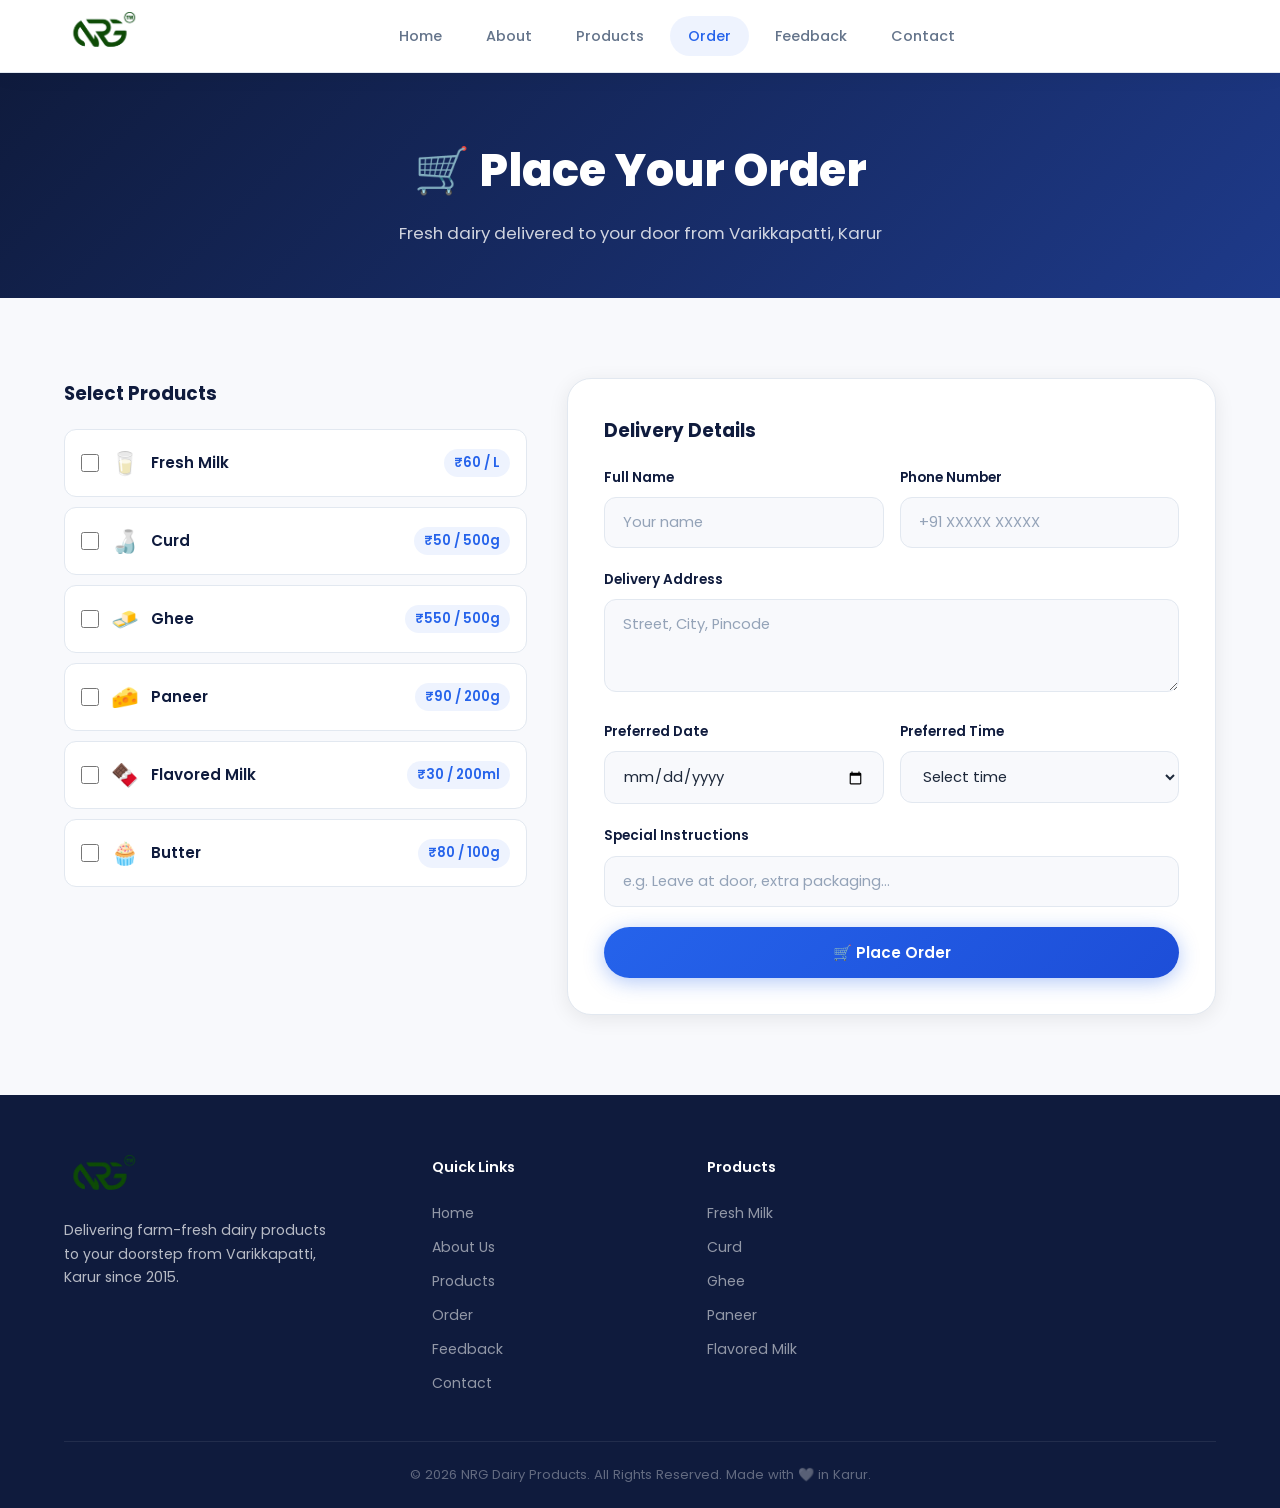
==== order.html @ 26faab1b "fourth commit" ====
<!DOCTYPE html>
<html lang="en">

<head>
    <meta charset="UTF-8">
    <meta name="viewport" content="width=device-width, initial-scale=1.0">
    <title>Place an Order | NRG Dairy Products</title>
    <meta name="description"
        content="Order fresh dairy products from NRG Dairy Products — delivered fresh to your doorstep in Karur.">
    <link rel="preconnect" href="https://fonts.googleapis.com">
    <link href="https://fonts.googleapis.com/css2?family=Poppins:wght@300;400;500;600;700;800&display=swap"
        rel="stylesheet">
    <link rel="stylesheet" href="css/style.css">
    <style>
        .page-hero {
            background: linear-gradient(135deg, var(--navy) 0%, #1e3a8a 100%);
            padding: 60px 0 50px;
            text-align: center;
            color: var(--white);
        }

        .page-hero h1 {
            font-size: clamp(1.8rem, 4vw, 2.8rem);
            font-weight: 800;
            margin-bottom: 10px;
        }

        .page-hero p {
            color: rgba(255, 255, 255, 0.8);
            font-size: 1.05rem;
        }

        .order-page-wrap {
            padding: 80px 0;
            background: var(--cream);
        }
    </style>
</head>

<body>
    <!-- ════════════════ NAVBAR ════════════════ -->
    <header class="navbar" id="navbar">
        <div class="nav-container">
            <a href="index.html" class="nav-logo">
                <img src="image/logo2.png" alt="NRG Dairy Products" class="nav-logo-img">
            </a>
            <nav class="nav-menu" id="navMenu">
                <a href="index.html#home" class="nav-link">Home</a>
                <a href="index.html#about" class="nav-link">About</a>
                <a href="index.html#products" class="nav-link">Products</a>
                <a href="order.html" class="nav-link active">Order</a>
                <a href="feedback.html" class="nav-link">Feedback</a>
                <a href="index.html#contact" class="nav-link">Contact</a>
            </nav>
            <div class="nav-actions">
                <button class="hamburger" id="hamburger" aria-label="Toggle menu">
                    <span></span><span></span><span></span>
                </button>
            </div>
        </div>
    </header>

    <!-- Page Hero -->
    <div class="page-hero">
        <h1>🛒 Place Your Order</h1>
        <p>Fresh dairy delivered to your door from Varikkapatti, Karur</p>
    </div>

    <!-- Order Section -->
    <div class="order-page-wrap">
        <div class="container">
            <div class="order-grid">
                <!-- Product Selection -->
                <div class="order-products">
                    <h3 class="order-sub-title">Select Products</h3>
                    <div class="order-product-list">
                        <label class="order-product-item">
                            <input type="checkbox" name="product" value="Fresh Milk">
                            <span class="order-product-icon">🥛</span>
                            <span class="order-product-name">Fresh Milk</span>
                            <span class="order-product-price">₹60 / L</span>
                        </label>
                        <label class="order-product-item">
                            <input type="checkbox" name="product" value="Curd">
                            <span class="order-product-icon">🍶</span>
                            <span class="order-product-name">Curd</span>
                            <span class="order-product-price">₹50 / 500g</span>
                        </label>
                        <label class="order-product-item">
                            <input type="checkbox" name="product" value="Ghee">
                            <span class="order-product-icon">🧈</span>
                            <span class="order-product-name">Ghee</span>
                            <span class="order-product-price">₹550 / 500g</span>
                        </label>
                        <label class="order-product-item">
                            <input type="checkbox" name="product" value="Paneer">
                            <span class="order-product-icon">🧀</span>
                            <span class="order-product-name">Paneer</span>
                            <span class="order-product-price">₹90 / 200g</span>
                        </label>
                        <label class="order-product-item">
                            <input type="checkbox" name="product" value="Flavored Milk">
                            <span class="order-product-icon">🍫</span>
                            <span class="order-product-name">Flavored Milk</span>
                            <span class="order-product-price">₹30 / 200ml</span>
                        </label>
                        <label class="order-product-item">
                            <input type="checkbox" name="product" value="Butter">
                            <span class="order-product-icon">🧁</span>
                            <span class="order-product-name">Butter</span>
                            <span class="order-product-price">₹80 / 100g</span>
                        </label>
                    </div>
                </div>

                <!-- Delivery Form -->
                <form class="order-form" id="orderForm">
                    <h3 class="order-sub-title">Delivery Details</h3>
                    <div class="form-row">
                        <div class="form-group">
                            <label for="orderName">Full Name</label>
                            <input type="text" id="orderName" placeholder="Your name" required>
                        </div>
                        <div class="form-group">
                            <label for="orderPhone">Phone Number</label>
                            <input type="tel" id="orderPhone" placeholder="+91 XXXXX XXXXX" required>
                        </div>
                    </div>
                    <div class="form-group">
                        <label for="orderAddress">Delivery Address</label>
                        <textarea id="orderAddress" rows="3" placeholder="Street, City, Pincode" required></textarea>
                    </div>
                    <div class="form-row">
                        <div class="form-group">
                            <label for="orderDate">Preferred Date</label>
                            <input type="date" id="orderDate">
                        </div>
                        <div class="form-group">
                            <label for="orderTime">Preferred Time</label>
                            <select id="orderTime">
                                <option value="">Select time</option>
                                <option>6 AM – 8 AM</option>
                                <option>8 AM – 10 AM</option>
                                <option>4 PM – 6 PM</option>
                                <option>6 PM – 8 PM</option>
                            </select>
                        </div>
                    </div>
                    <div class="form-group">
                        <label for="orderNotes">Special Instructions</label>
                        <input type="text" id="orderNotes" placeholder="e.g. Leave at door, extra packaging…">
                    </div>
                    <button type="submit" class="btn btn-primary btn-full">
                        🛒 Place Order
                    </button>
                    <div class="form-success" id="orderSuccess">
                        <svg width="18" height="18" viewBox="0 0 24 24" fill="none" stroke="currentColor"
                            stroke-width="2.5">
                            <polyline points="20 6 9 17 4 12" />
                        </svg>
                        Order placed! We'll call you soon to confirm.
                    </div>
                </form>
            </div>
        </div>
    </div>

    <!-- Footer -->
    <footer class="footer">
        <div class="container">
            <div class="footer-grid">
                <div class="footer-brand">
                    <a href="index.html" class="nav-logo">
                        <img src="image/logo2.png" alt="NRG Dairy Products" class="nav-logo-img">
                    </a>
                    <p>Delivering farm-fresh dairy products to your doorstep from Varikkapatti, Karur since 2015.</p>
                </div>
                <div class="footer-links">
                    <h4>Quick Links</h4>
                    <a href="index.html">Home</a>
                    <a href="index.html#about">About Us</a>
                    <a href="index.html#products">Products</a>
                    <a href="order.html">Order</a>
                    <a href="feedback.html">Feedback</a>
                    <a href="index.html#contact">Contact</a>
                </div>
                <div class="footer-links">
                    <h4>Products</h4>
                    <a href="index.html#products">Fresh Milk</a>
                    <a href="index.html#products">Curd</a>
                    <a href="index.html#products">Ghee</a>
                    <a href="index.html#products">Paneer</a>
                    <a href="index.html#products">Flavored Milk</a>
                </div>
            </div>
            <div class="footer-bottom">
                <p>&copy; 2026 NRG Dairy Products. All Rights Reserved. Made with 🤍 in Karur.</p>
            </div>
        </div>
    </footer>

    <script>
        // Navbar scroll
        var navbar = document.getElementById('navbar');
        function setNavbarOffset() { document.body.style.paddingTop = navbar.offsetHeight + 'px'; }
        setNavbarOffset();
        window.addEventListener('resize', setNavbarOffset);
        window.addEventListener('scroll', function () {
            navbar.classList.toggle('scrolled', window.scrollY > 80);
        });

        // Order form submit
        document.getElementById('orderForm').addEventListener('submit', function (e) {
            e.preventDefault();
            document.getElementById('orderSuccess').classList.add('show');
            this.reset();
            setTimeout(function () {
                document.getElementById('orderSuccess').classList.remove('show');
            }, 6000);
        });

        // Hamburger
        var hamburger = document.getElementById('hamburger');
        var navMenu = document.getElementById('navMenu');
        hamburger.addEventListener('click', function () {
            hamburger.classList.toggle('active');
            navMenu.classList.toggle('open');
        });
    </script>
</body>

</html>
---- css/style.css ----
/* ═══════════════════════════════════════════
   NRG DAIRY PRODUCTS — Design System & Styles
   ═══════════════════════════════════════════ */

/* ── CSS Custom Properties ── */
:root {
    --navy: #0f1b3d;
    --azure: #2563eb;
    --azure-light: #3b82f6;
    --azure-dark: #1d4ed8;
    --white: #ffffff;
    --cream: #f8f9fc;
    --cream-dark: #f1f3f8;
    --green: #22c55e;
    --green-light: #4ade80;
    --green-dark: #16a34a;
    --text: #1e293b;
    --text-light: #64748b;
    --text-lighter: #94a3b8;
    --border: #e2e8f0;
    --shadow-sm: 0 1px 3px rgba(0, 0, 0, 0.06);
    --shadow-md: 0 4px 20px rgba(0, 0, 0, 0.08);
    --shadow-lg: 0 12px 40px rgba(0, 0, 0, 0.12);
    --shadow-xl: 0 20px 60px rgba(0, 0, 0, 0.15);
    --radius-sm: 8px;
    --radius-md: 12px;
    --radius-lg: 16px;
    --radius-xl: 24px;
    --radius-full: 9999px;
    --transition: 0.3s cubic-bezier(0.4, 0, 0.2, 1);
    --transition-slow: 0.5s cubic-bezier(0.4, 0, 0.2, 1);
    --font: 'Poppins', -apple-system, BlinkMacSystemFont, 'Segoe UI', sans-serif;
}

/* ── Reset & Base ── */
*,
*::before,
*::after {
    margin: 0;
    padding: 0;
    box-sizing: border-box;
}

html {
    scroll-behavior: smooth;
    -webkit-font-smoothing: antialiased;
    -moz-osx-font-smoothing: grayscale;
}

body {
    font-family: var(--font);
    color: var(--text);
    background: var(--white);
    line-height: 1.7;
    overflow-x: hidden;
}

img {
    max-width: 100%;
    height: auto;
    display: block;
}

a {
    text-decoration: none;
    color: inherit;
    transition: var(--transition);
}

.container {
    width: 100%;
    max-width: 1200px;
    margin: 0 auto;
    padding: 0 24px;
}

.section-tag {
    display: inline-block;
    font-size: 0.8rem;
    font-weight: 600;
    letter-spacing: 2px;
    text-transform: uppercase;
    color: var(--azure);
    background: rgba(37, 99, 235, 0.08);
    padding: 6px 16px;
    border-radius: var(--radius-full);
    margin-bottom: 16px;
}

.section-title {
    font-size: clamp(1.8rem, 4vw, 2.8rem);
    font-weight: 700;
    line-height: 1.2;
    color: var(--navy);
    margin-bottom: 16px;
}

.section-title .highlight {
    background: linear-gradient(135deg, var(--azure), var(--green));
    -webkit-background-clip: text;
    -webkit-text-fill-color: transparent;
    background-clip: text;
}

.section-desc {
    font-size: 1.05rem;
    color: var(--text-light);
    max-width: 560px;
    margin: 0 auto;
}

.section-header {
    text-align: center;
    margin-bottom: 56px;
}

/* ── Buttons ── */
.btn {
    display: inline-flex;
    align-items: center;
    gap: 10px;
    font-family: var(--font);
    font-size: 0.95rem;
    font-weight: 600;
    border: none;
    cursor: pointer;
    transition: var(--transition);
    border-radius: var(--radius-full);
    padding: 14px 32px;
    text-decoration: none;
}

.btn-primary {
    background: linear-gradient(135deg, var(--azure), var(--azure-dark));
    color: var(--white);
    box-shadow: 0 4px 20px rgba(37, 99, 235, 0.35);
}

.btn-primary:hover {
    transform: translateY(-2px) scale(1.04);
    box-shadow: 0 8px 30px rgba(37, 99, 235, 0.45);
}

.btn-primary:active {
    transform: translateY(0) scale(0.98);
}

.btn-full {
    width: 100%;
    justify-content: center;
}

/* ═══════════════════════════════════════════
   NAVIGATION
   ═══════════════════════════════════════════ */
.navbar {
    position: fixed;
    top: 0;
    left: 0;
    right: 0;
    z-index: 1000;
    padding: 12px 0;
    transition: var(--transition);
    background: rgba(255, 255, 255, 0.92);
    backdrop-filter: blur(20px);
    -webkit-backdrop-filter: blur(20px);
    border-bottom: 1px solid var(--border);
    box-shadow: 0 2px 20px rgba(0, 0, 0, 0.06);
}

.navbar.scrolled {
    background: rgba(255, 255, 255, 0.97);
    padding: 10px 0;
    box-shadow: 0 4px 24px rgba(0, 0, 0, 0.09);
}

.nav-container {
    max-width: 1200px;
    margin: 0 auto;
    padding: 0 24px;
    display: flex;
    align-items: center;
    justify-content: space-between;
}

.nav-logo {
    display: flex;
    align-items: center;
    gap: 10px;
    z-index: 1001;
}

.nav-logo-img {
    height: 48px;
    width: auto;
    display: block;
    object-fit: contain;
}

.logo-icon {
    font-size: 1.6rem;
    filter: drop-shadow(0 2px 4px rgba(0, 0, 0, 0.1));
}

.logo-text {
    display: flex;
    flex-direction: column;
    line-height: 1.1;
}

.logo-brand {
    font-size: 1.3rem;
    font-weight: 800;
    color: var(--navy);
    letter-spacing: -0.5px;
}



.nav-menu {
    display: flex;
    align-items: center;
    gap: 8px;
}

.nav-link {
    font-size: 0.9rem;
    font-weight: 500;
    padding: 8px 18px;
    border-radius: var(--radius-full);
    color: var(--text-light);
    position: relative;
    transition: var(--transition);
}

.nav-link:hover,
.nav-link.active {
    color: var(--azure);
    background: rgba(37, 99, 235, 0.08);
}

.nav-actions {
    display: flex;
    align-items: center;
    gap: 6px;
}

.nav-icon-btn {
    width: 40px;
    height: 40px;
    display: flex;
    align-items: center;
    justify-content: center;
    border: none;
    background: rgba(37, 99, 235, 0.06);
    border-radius: var(--radius-md);
    cursor: pointer;
    color: var(--text-light);
    transition: var(--transition);
}



.nav-icon-btn:hover {
    background: rgba(37, 99, 235, 0.12);
    color: var(--azure);
    transform: translateY(-1px);
}

/* Hamburger */
.hamburger {
    display: none;
    flex-direction: column;
    gap: 5px;
    width: 40px;
    height: 40px;
    align-items: center;
    justify-content: center;
    background: transparent;
    border: none;
    cursor: pointer;
    z-index: 1001;
    padding: 8px;
}

.hamburger span {
    display: block;
    width: 22px;
    height: 2.5px;
    background: var(--navy);
    border-radius: 2px;
    transition: var(--transition);
    transform-origin: center;
}



.hamburger.active span:nth-child(1) {
    transform: rotate(45deg) translate(5px, 5px);
}

.hamburger.active span:nth-child(2) {
    opacity: 0;
    transform: scaleX(0);
}

.hamburger.active span:nth-child(3) {
    transform: rotate(-45deg) translate(5px, -5px);
}

/* ═══════════════════════════════════════════
   HERO SECTION
   ═══════════════════════════════════════════ */
.hero {
    position: relative;
    min-height: calc(100vh - 76px);
    display: flex;
    align-items: center;
    justify-content: center;
    overflow: hidden;
}

/* ── Hero Slider ── */
.hero-slider {
    position: absolute;
    inset: 0;
    z-index: 0;
}

.hero-slide {
    position: absolute;
    inset: 0;
    opacity: 0;
    transition: opacity 1s ease-in-out;
    background: #f8f9fc;
    display: flex;
    align-items: center;
    justify-content: center;
}

.hero-slide.active {
    opacity: 1;
}

.hero-slide img {
    width: 100%;
    height: 100%;
    object-fit: cover;
    object-position: top center;
}

/* ── Slider Arrows ── */
.slider-arrow {
    position: absolute;
    top: 50%;
    transform: translateY(-50%);
    z-index: 5;
    width: 50px;
    height: 50px;
    border-radius: 50%;
    border: 2px solid rgba(255, 255, 255, 0.35);
    background: rgba(255, 255, 255, 0.1);
    backdrop-filter: blur(8px);
    -webkit-backdrop-filter: blur(8px);
    color: var(--white);
    display: flex;
    align-items: center;
    justify-content: center;
    cursor: pointer;
    transition: var(--transition);
}

.slider-arrow:hover {
    background: rgba(255, 255, 255, 0.25);
    border-color: rgba(255, 255, 255, 0.7);
    transform: translateY(-50%) scale(1.08);
}

.slider-prev {
    left: 28px;
}

.slider-next {
    right: 28px;
}

/* ── Slider Dots ── */
.slider-dots {
    position: absolute;
    bottom: 80px;
    left: 50%;
    transform: translateX(-50%);
    z-index: 5;
    display: flex;
    gap: 10px;
}

.slider-dot {
    width: 10px;
    height: 10px;
    border-radius: 50%;
    border: 2px solid rgba(15, 27, 61, 0.35);
    background: transparent;
    cursor: pointer;
    transition: var(--transition);
    padding: 0;
}

.slider-dot.active {
    background: var(--azure);
    border-color: var(--azure);
    transform: scale(1.3);
}

.slider-dot:hover {
    border-color: var(--azure);
    background: rgba(37, 99, 235, 0.3);
}

.hero-overlay {
    display: none;
}

.hero-content {
    position: relative;
    z-index: 2;
    text-align: center;
    padding: 0 24px;
    max-width: 750px;
}

.hero-badge {
    display: inline-block;
    font-size: 0.85rem;
    font-weight: 500;
    color: rgba(255, 255, 255, 0.9);
    background: rgba(255, 255, 255, 0.12);
    backdrop-filter: blur(10px);
    padding: 8px 20px;
    border-radius: var(--radius-full);
    border: 1px solid rgba(255, 255, 255, 0.15);
    margin-bottom: 24px;
    letter-spacing: 0.5px;
}

.hero-title {
    font-size: clamp(2.5rem, 7vw, 4.5rem);
    font-weight: 800;
    color: var(--white);
    line-height: 1.1;
    margin-bottom: 20px;
    letter-spacing: -1px;
}

.hero-title .highlight {
    background: linear-gradient(135deg, #60a5fa, var(--green-light));
    -webkit-background-clip: text;
    -webkit-text-fill-color: transparent;
    background-clip: text;
}

.hero-subtitle {
    font-size: clamp(1rem, 2vw, 1.2rem);
    color: rgba(255, 255, 255, 0.8);
    margin-bottom: 36px;
    font-weight: 300;
    line-height: 1.6;
}

.hero-subtitle strong {
    color: var(--white);
    font-weight: 600;
}

/* Scroll Indicator */
.hero-scroll-indicator {
    position: absolute;
    bottom: 32px;
    left: 50%;
    transform: translateX(-50%);
    z-index: 2;
    display: flex;
    flex-direction: column;
    align-items: center;
    gap: 8px;
    color: rgba(255, 255, 255, 0.5);
    font-size: 0.75rem;
    letter-spacing: 1px;
    text-transform: uppercase;
    animation: scrollBounce 2s ease-in-out infinite;
}

.scroll-mouse {
    width: 24px;
    height: 38px;
    border: 2px solid rgba(255, 255, 255, 0.35);
    border-radius: 12px;
    position: relative;
}

.scroll-dot {
    width: 4px;
    height: 8px;
    background: rgba(255, 255, 255, 0.7);
    border-radius: 2px;
    position: absolute;
    top: 6px;
    left: 50%;
    transform: translateX(-50%);
    animation: scrollDot 2s ease-in-out infinite;
}

@keyframes scrollDot {

    0%,
    100% {
        opacity: 1;
        top: 6px;
    }

    50% {
        opacity: 0.3;
        top: 18px;
    }
}

@keyframes scrollBounce {

    0%,
    100% {
        transform: translateX(-50%) translateY(0);
    }

    50% {
        transform: translateX(-50%) translateY(8px);
    }
}

/* ═══════════════════════════════════════════
   ABOUT SECTION
   ═══════════════════════════════════════════ */
.about {
    padding: 100px 0;
    background: var(--cream);
}

.about-grid {
    display: grid;
    grid-template-columns: 1fr 1.15fr;
    gap: 60px;
    align-items: center;
}

.about-image {
    position: relative;
    border-radius: var(--radius-xl);
    overflow: hidden;
    box-shadow: var(--shadow-lg);
}

.about-image img {
    width: 100%;
    height: 420px;
    object-fit: cover;
    transition: var(--transition-slow);
}

.about-image:hover img {
    transform: scale(1.04);
}

.about-image-badge {
    position: absolute;
    bottom: 20px;
    right: 20px;
    background: rgba(255, 255, 255, 0.9);
    backdrop-filter: blur(10px);
    padding: 16px 22px;
    border-radius: var(--radius-lg);
    text-align: center;
    box-shadow: var(--shadow-md);
}

.badge-number {
    display: block;
    font-size: 1.6rem;
    font-weight: 800;
    color: var(--azure);
    line-height: 1;
}

.badge-text {
    font-size: 0.72rem;
    color: var(--text-light);
    font-weight: 500;
    text-transform: uppercase;
    letter-spacing: 0.5px;
}

.about-text {
    font-size: 1.02rem;
    color: var(--text-light);
    line-height: 1.8;
    margin-bottom: 36px;
}

.values-grid {
    display: grid;
    grid-template-columns: repeat(3, 1fr);
    gap: 16px;
}

.value-card {
    background: var(--white);
    padding: 24px 18px;
    border-radius: var(--radius-lg);
    text-align: center;
    transition: var(--transition);
    border: 1px solid var(--border);
}

.value-card:hover {
    transform: translateY(-4px);
    box-shadow: var(--shadow-md);
    border-color: rgba(37, 99, 235, 0.15);
}

.value-icon {
    width: 52px;
    height: 52px;
    display: flex;
    align-items: center;
    justify-content: center;
    margin: 0 auto 14px;
    background: linear-gradient(135deg, rgba(37, 99, 235, 0.08), rgba(34, 197, 94, 0.08));
    border-radius: var(--radius-md);
    color: var(--azure);
}

.value-card h3 {
    font-size: 0.9rem;
    font-weight: 600;
    margin-bottom: 6px;
    color: var(--navy);
}

.value-card p {
    font-size: 0.78rem;
    color: var(--text-light);
    line-height: 1.5;
}

/* ═══════════════════════════════════════════
   PRODUCTS SECTION
   ═══════════════════════════════════════════ */
.products {
    padding: 100px 0;
    background: var(--white);
}

.products-grid {
    display: grid;
    grid-template-columns: repeat(3, 1fr);
    gap: 28px;
}

.product-card {
    position: relative;
    border-radius: var(--radius-xl);
    overflow: hidden;
    background: var(--white);
    border: 1px solid var(--border);
    transition: var(--transition);
    cursor: pointer;
}

.product-card:hover {
    transform: translateY(-8px);
    box-shadow: var(--shadow-xl);
    border-color: transparent;
}

.product-image {
    position: relative;
    height: 240px;
    overflow: hidden;
}

.product-image img {
    width: 100%;
    height: 100%;
    object-fit: cover;
    transition: var(--transition-slow);
}

.product-card:hover .product-image img {
    transform: scale(1.1);
}

.product-badge {
    position: absolute;
    top: 14px;
    left: 14px;
    font-size: 0.72rem;
    font-weight: 600;
    padding: 4px 12px;
    border-radius: var(--radius-full);
    background: var(--azure);
    color: var(--white);
    letter-spacing: 0.5px;
    text-transform: uppercase;
    z-index: 2;
}

.product-badge.new {
    background: var(--green);
}

.product-badge.popular {
    background: linear-gradient(135deg, #f59e0b, #ef4444);
}

.product-info {
    padding: 22px 24px 24px;
}

.product-info h3 {
    font-size: 1.15rem;
    font-weight: 700;
    color: var(--navy);
    margin-bottom: 8px;
}

.product-info p {
    font-size: 0.88rem;
    color: var(--text-light);
    line-height: 1.6;
}

/* Product Hover Overlay */
.product-overlay {
    position: absolute;
    bottom: 0;
    left: 0;
    right: 0;
    background: linear-gradient(to top, var(--navy) 60%, transparent);
    padding: 80px 24px 24px;
    transform: translateY(100%);
    transition: var(--transition);
    display: flex;
    flex-direction: column;
    justify-content: flex-end;
}

.product-card:hover .product-overlay {
    transform: translateY(0);
}

.product-overlay p {
    font-size: 0.88rem;
    color: rgba(255, 255, 255, 0.85);
    line-height: 1.6;
    margin-bottom: 12px;
}

.product-cta {
    font-size: 0.85rem;
    font-weight: 600;
    color: var(--green-light);
    letter-spacing: 0.5px;
}

/* ═══════════════════════════════════════════
   CONTACT SECTION
   ═══════════════════════════════════════════ */
.contact {
    padding: 100px 0;
    background: var(--cream);
}

.contact-grid {
    display: grid;
    grid-template-columns: 1.2fr 1fr;
    gap: 48px;
    align-items: start;
}

.contact-form-wrap {
    background: var(--white);
    padding: 40px;
    border-radius: var(--radius-xl);
    box-shadow: var(--shadow-md);
    border: 1px solid var(--border);
}

.form-group {
    margin-bottom: 20px;
}

.form-group label {
    display: block;
    font-size: 0.85rem;
    font-weight: 600;
    color: var(--navy);
    margin-bottom: 8px;
}

.form-group input,
.form-group textarea {
    width: 100%;
    padding: 14px 18px;
    font-family: var(--font);
    font-size: 0.92rem;
    color: var(--text);
    border: 1.5px solid var(--border);
    border-radius: var(--radius-md);
    background: var(--cream);
    transition: var(--transition);
    outline: none;
    resize: vertical;
}

.form-group input:focus,
.form-group textarea:focus {
    border-color: var(--azure);
    background: var(--white);
    box-shadow: 0 0 0 4px rgba(37, 99, 235, 0.08);
}

.form-group input::placeholder,
.form-group textarea::placeholder {
    color: var(--text-lighter);
}

.form-row {
    display: grid;
    grid-template-columns: 1fr 1fr;
    gap: 16px;
}

.form-success {
    display: none;
    align-items: center;
    gap: 10px;
    margin-top: 16px;
    padding: 14px 18px;
    background: rgba(34, 197, 94, 0.08);
    border-radius: var(--radius-md);
    color: var(--green-dark);
    font-size: 0.9rem;
    font-weight: 500;
    animation: fadeInUp 0.4s ease;
}

.form-success.show {
    display: flex;
}

.contact-info {
    display: flex;
    flex-direction: column;
    gap: 16px;
}

.info-card {
    display: flex;
    align-items: center;
    gap: 16px;
    padding: 20px 22px;
    background: var(--white);
    border-radius: var(--radius-lg);
    border: 1px solid var(--border);
    transition: var(--transition);
}

.info-card:hover {
    border-color: rgba(37, 99, 235, 0.15);
    box-shadow: var(--shadow-sm);
}

.info-icon {
    width: 48px;
    height: 48px;
    flex-shrink: 0;
    display: flex;
    align-items: center;
    justify-content: center;
    background: linear-gradient(135deg, rgba(37, 99, 235, 0.08), rgba(34, 197, 94, 0.08));
    border-radius: var(--radius-md);
    color: var(--azure);
}

.info-card h4 {
    font-size: 0.9rem;
    font-weight: 600;
    color: var(--navy);
    margin-bottom: 2px;
}

.info-card p {
    font-size: 0.85rem;
    color: var(--text-light);
    line-height: 1.5;
}

.map-container {
    margin-top: 4px;
    border-radius: var(--radius-xl);
    overflow: hidden;
    border: 1px solid var(--border);
    box-shadow: var(--shadow-sm);
}

/* ═══════════════════════════════════════════
   FOOTER
   ═══════════════════════════════════════════ */
.footer {
    background: var(--navy);
    color: rgba(255, 255, 255, 0.7);
    padding: 60px 0 0;
}

.footer-grid {
    display: grid;
    grid-template-columns: 1.4fr 1fr 1fr 1fr;
    gap: 40px;
    padding-bottom: 40px;
    border-bottom: 1px solid rgba(255, 255, 255, 0.08);
}

.footer-brand p {
    font-size: 0.88rem;
    margin-top: 16px;
    line-height: 1.7;
    max-width: 280px;
}

.footer-brand .logo-brand {
    color: var(--white);
}

.footer-brand .logo-sub {
    color: rgba(255, 255, 255, 0.5);
}

.footer-links h4,
.footer-social h4 {
    font-size: 0.9rem;
    font-weight: 600;
    color: var(--white);
    margin-bottom: 18px;
}

.footer-links a {
    display: block;
    font-size: 0.88rem;
    color: rgba(255, 255, 255, 0.55);
    padding: 5px 0;
    transition: var(--transition);
}

.footer-links a:hover {
    color: var(--white);
    padding-left: 6px;
}

.social-icons {
    display: flex;
    gap: 10px;
}

.social-icon {
    width: 42px;
    height: 42px;
    display: flex;
    align-items: center;
    justify-content: center;
    background: rgba(255, 255, 255, 0.06);
    border-radius: var(--radius-md);
    color: rgba(255, 255, 255, 0.6);
    transition: var(--transition);
}

.social-icon:hover {
    background: var(--azure);
    color: var(--white);
    transform: translateY(-3px);
}

.footer-bottom {
    text-align: center;
    padding: 22px 0;
    font-size: 0.82rem;
    color: rgba(255, 255, 255, 0.35);
}

/* ═══════════════════════════════════════════
   SCROLL REVEAL ANIMATION
   ═══════════════════════════════════════════ */
.reveal {
    opacity: 0;
    transform: translateY(32px);
    transition: opacity 0.7s cubic-bezier(0.4, 0, 0.2, 1),
        transform 0.7s cubic-bezier(0.4, 0, 0.2, 1);
}

.reveal.active {
    opacity: 1;
    transform: translateY(0);
}

/* Stagger children */
.reveal:nth-child(2) {
    transition-delay: 0.1s;
}

.reveal:nth-child(3) {
    transition-delay: 0.2s;
}

.reveal:nth-child(4) {
    transition-delay: 0.3s;
}

.reveal:nth-child(5) {
    transition-delay: 0.35s;
}

@keyframes fadeInUp {
    from {
        opacity: 0;
        transform: translateY(16px);
    }

    to {
        opacity: 1;
        transform: translateY(0);
    }
}

/* ═══════════════════════════════════════════
   RESPONSIVE — TABLET (≤ 1024px)
   ═══════════════════════════════════════════ */
@media (max-width: 1024px) {
    .about-grid {
        grid-template-columns: 1fr;
        gap: 40px;
    }

    .about-image img {
        height: 320px;
    }

    .products-grid {
        grid-template-columns: repeat(2, 1fr);
        gap: 20px;
    }

    .contact-grid {
        grid-template-columns: 1fr;
    }

    .footer-grid {
        grid-template-columns: 1fr 1fr;
        gap: 32px;
    }
}

/* ═══════════════════════════════════════════
   RESPONSIVE — TABLET PORTRAIT (≤ 768px)
   ═══════════════════════════════════════════ */
@media (max-width: 768px) {
    .hamburger {
        display: flex;
    }

    .nav-menu {
        position: fixed;
        top: 0;
        right: -100%;
        width: 280px;
        height: 100vh;
        background: var(--white);
        flex-direction: column;
        justify-content: center;
        gap: 4px;
        padding: 80px 32px;
        box-shadow: -10px 0 40px rgba(0, 0, 0, 0.12);
        transition: right 0.4s cubic-bezier(0.4, 0, 0.2, 1);
        z-index: 1000;
    }

    .nav-menu.open {
        right: 0;
    }

    .nav-menu .nav-link {
        font-size: 1.05rem;
        color: var(--text) !important;
        padding: 14px 20px;
        border-radius: var(--radius-md);
        width: 100%;
    }

    .nav-menu .nav-link:hover,
    .nav-menu .nav-link.active {
        background: rgba(37, 99, 235, 0.06) !important;
        color: var(--azure) !important;
    }

    .nav-icon-btn {
        display: none;
    }

    .hero-title {
        font-size: clamp(2rem, 8vw, 3rem);
    }

    .values-grid {
        grid-template-columns: 1fr;
        gap: 12px;
    }

    .value-card {
        display: flex;
        align-items: center;
        text-align: left;
        gap: 16px;
        padding: 18px 20px;
    }

    .value-icon {
        margin: 0;
        flex-shrink: 0;
    }

    .contact-form-wrap {
        padding: 28px 24px;
    }

    .form-row {
        grid-template-columns: 1fr;
    }

    .footer-grid {
        grid-template-columns: 1fr;
        gap: 28px;
    }

    .hero-scroll-indicator {
        display: none;
    }
}

/* ═══════════════════════════════════════════
   RESPONSIVE — MOBILE (≤ 480px)
   ═══════════════════════════════════════════ */
@media (max-width: 480px) {
    .products-grid {
        grid-template-columns: 1fr;
    }

    .product-image {
        height: 200px;
    }

    .hero-badge {
        font-size: 0.75rem;
        padding: 6px 14px;
    }

    .section-title {
        font-size: 1.6rem;
    }

    .about-image img {
        height: 240px;
    }
}

/* ── Mobile nav overlay ── */
.nav-overlay {
    position: fixed;
    inset: 0;
    background: rgba(0, 0, 0, 0.4);
    z-index: 999;
    opacity: 0;
    pointer-events: none;
    transition: var(--transition);
}

.nav-overlay.show {
    opacity: 1;
    pointer-events: all;
}

/* ═══════════════════════════════════════════
   ORDER SECTION
   ═══════════════════════════════════════════ */
.order-section {
    padding: 100px 0;
    background: var(--cream);
}

.order-grid {
    display: grid;
    grid-template-columns: 1fr 1.4fr;
    gap: 40px;
    align-items: start;
}

.order-sub-title {
    font-size: 1.15rem;
    font-weight: 700;
    color: var(--navy);
    margin-bottom: 20px;
}

.order-product-list {
    display: flex;
    flex-direction: column;
    gap: 10px;
}

.order-product-item {
    display: flex;
    align-items: center;
    gap: 12px;
    background: var(--white);
    border: 1.5px solid var(--border);
    border-radius: var(--radius-md);
    padding: 14px 16px;
    cursor: pointer;
    transition: var(--transition);
}

.order-product-item:hover {
    border-color: var(--azure);
    background: rgba(37, 99, 235, 0.03);
}

.order-product-item input[type="checkbox"] {
    width: 18px;
    height: 18px;
    accent-color: var(--azure);
    cursor: pointer;
    flex-shrink: 0;
}

.order-product-item:has(input:checked) {
    border-color: var(--azure);
    background: rgba(37, 99, 235, 0.06);
}

.order-product-icon {
    font-size: 1.4rem;
}

.order-product-name {
    flex: 1;
    font-size: 0.95rem;
    font-weight: 600;
    color: var(--navy);
}

.order-product-price {
    font-size: 0.82rem;
    font-weight: 600;
    color: var(--azure);
    background: rgba(37, 99, 235, 0.08);
    padding: 3px 10px;
    border-radius: var(--radius-full);
}

.order-form {
    background: var(--white);
    padding: 36px;
    border-radius: var(--radius-xl);
    box-shadow: var(--shadow-md);
    border: 1px solid var(--border);
}

.order-form select {
    width: 100%;
    padding: 14px 18px;
    font-family: var(--font);
    font-size: 0.92rem;
    color: var(--text);
    border: 1.5px solid var(--border);
    border-radius: var(--radius-md);
    background: var(--cream);
    transition: var(--transition);
    outline: none;
    cursor: pointer;
}

.order-form select:focus {
    border-color: var(--azure);
    background: var(--white);
    box-shadow: 0 0 0 4px rgba(37, 99, 235, 0.08);
}

/* ═══════════════════════════════════════════
   CUSTOMER FEEDBACK SECTION
   ═══════════════════════════════════════════ */
.feedback-section {
    padding: 100px 0;
    background: var(--white);
}

.testimonials-grid {
    display: grid;
    grid-template-columns: repeat(3, 1fr);
    gap: 24px;
    margin-bottom: 60px;
}

.testimonial-card {
    background: var(--cream);
    border: 1px solid var(--border);
    border-radius: var(--radius-xl);
    padding: 28px;
    transition: var(--transition);
}

.testimonial-card:hover {
    transform: translateY(-4px);
    box-shadow: var(--shadow-lg);
    border-color: rgba(37, 99, 235, 0.15);
}

.testimonial-card.featured {
    background: linear-gradient(135deg, var(--navy), #1e3a8a);
    border-color: transparent;
}

.testimonial-stars {
    font-size: 1.1rem;
    color: #f59e0b;
    margin-bottom: 14px;
    letter-spacing: 2px;
}

.testimonial-text {
    font-size: 0.92rem;
    line-height: 1.75;
    color: var(--text-light);
    margin-bottom: 20px;
    font-style: italic;
}

.testimonial-card.featured .testimonial-text {
    color: rgba(255, 255, 255, 0.85);
}

.testimonial-author {
    display: flex;
    align-items: center;
    gap: 12px;
}

.author-avatar {
    width: 42px;
    height: 42px;
    border-radius: 50%;
    background: linear-gradient(135deg, var(--azure), var(--green));
    color: var(--white);
    display: flex;
    align-items: center;
    justify-content: center;
    font-weight: 700;
    font-size: 1rem;
    flex-shrink: 0;
}

.testimonial-card.featured .author-avatar {
    background: rgba(255, 255, 255, 0.2);
}

.testimonial-author strong {
    display: block;
    font-size: 0.9rem;
    color: var(--navy);
}

.testimonial-card.featured .testimonial-author strong {
    color: var(--white);
}

.testimonial-author span {
    font-size: 0.78rem;
    color: var(--text-lighter);
}

.testimonial-card.featured .testimonial-author span {
    color: rgba(255, 255, 255, 0.6);
}

.feedback-form-wrap {
    max-width: 720px;
    margin: 0 auto;
    background: var(--cream);
    border: 1px solid var(--border);
    padding: 40px;
    border-radius: var(--radius-xl);
    box-shadow: var(--shadow-sm);
}

.star-rating {
    display: flex;
    gap: 6px;
    margin-top: 6px;
}

.star {
    font-size: 2rem;
    color: var(--border);
    cursor: pointer;
    transition: color 0.2s, transform 0.2s;
    line-height: 1;
}

.star:hover,
.star.active {
    color: #f59e0b;
    transform: scale(1.2);
}

@media (max-width: 900px) {
    .order-grid {
        grid-template-columns: 1fr;
    }

    .testimonials-grid {
        grid-template-columns: 1fr;
        max-width: 520px;
        margin-left: auto;
        margin-right: auto;
    }

    .feedback-form-wrap {
        padding: 28px 20px;
    }
}
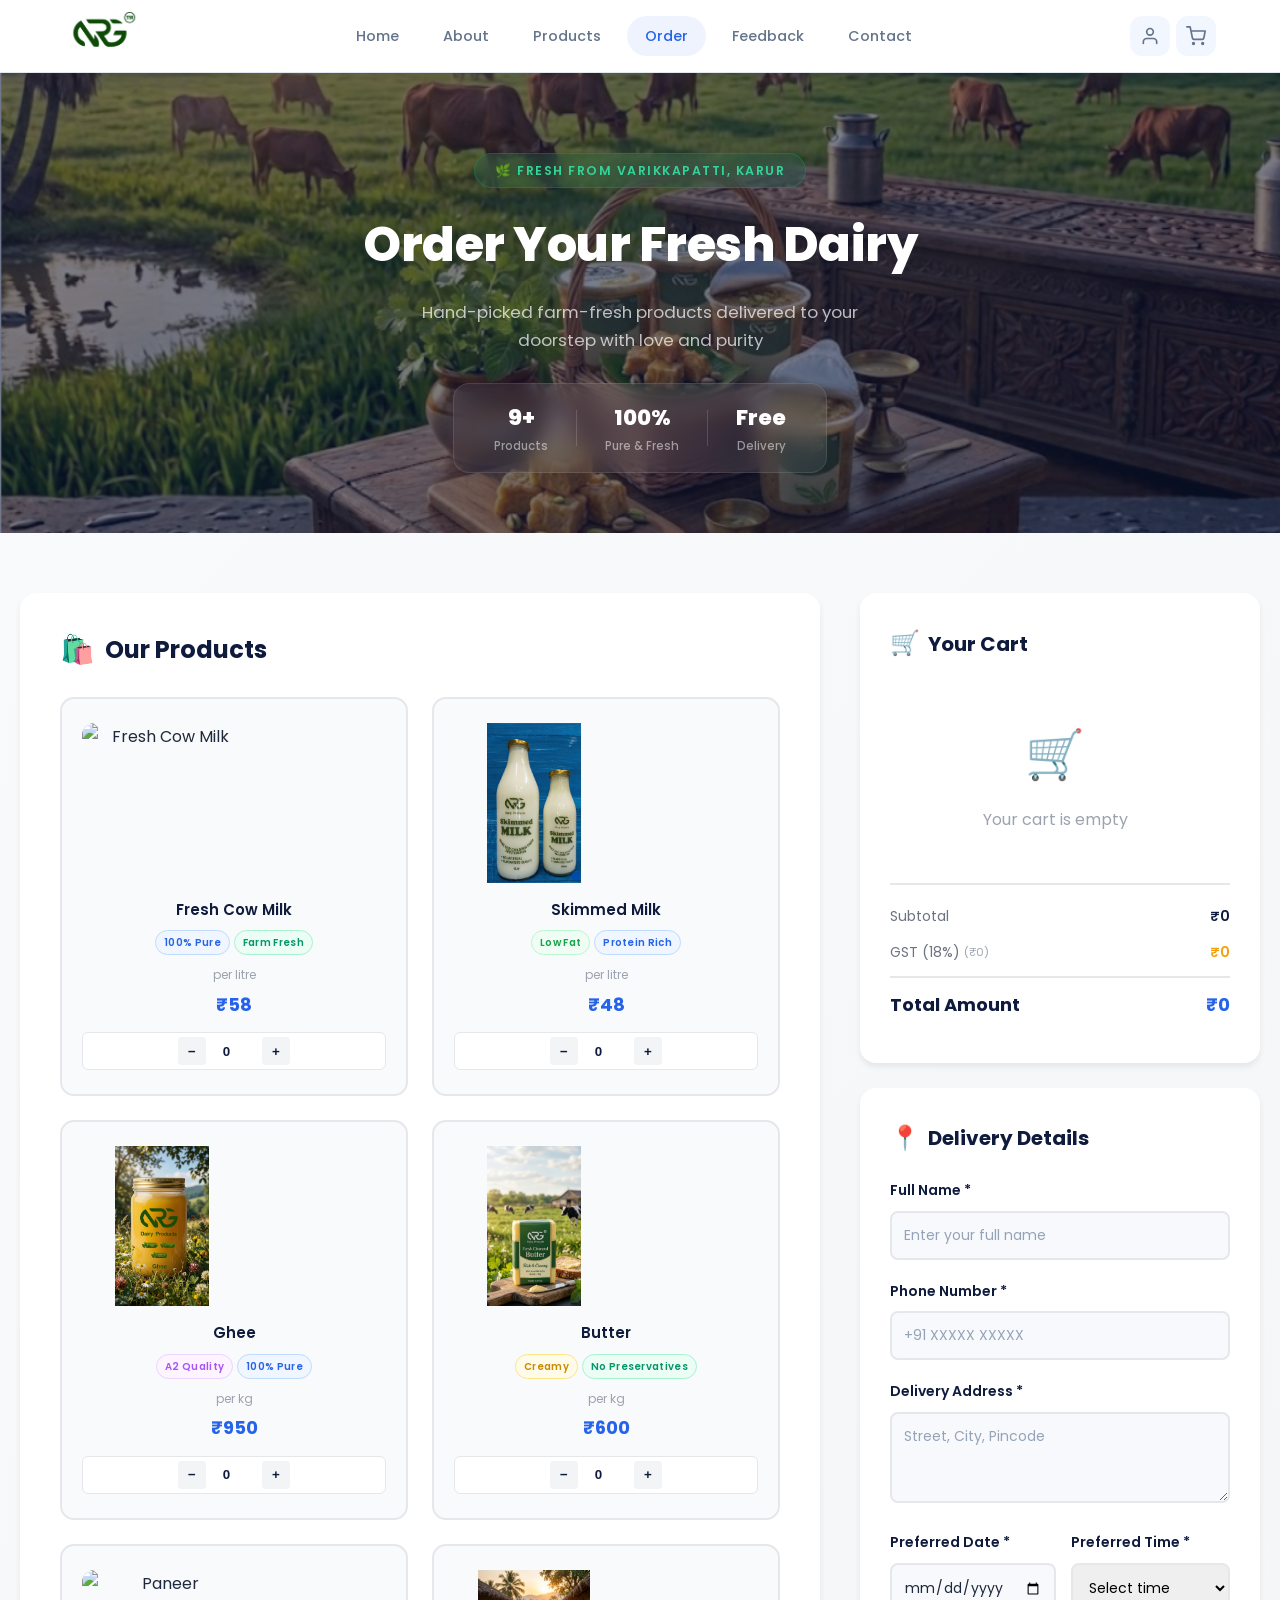
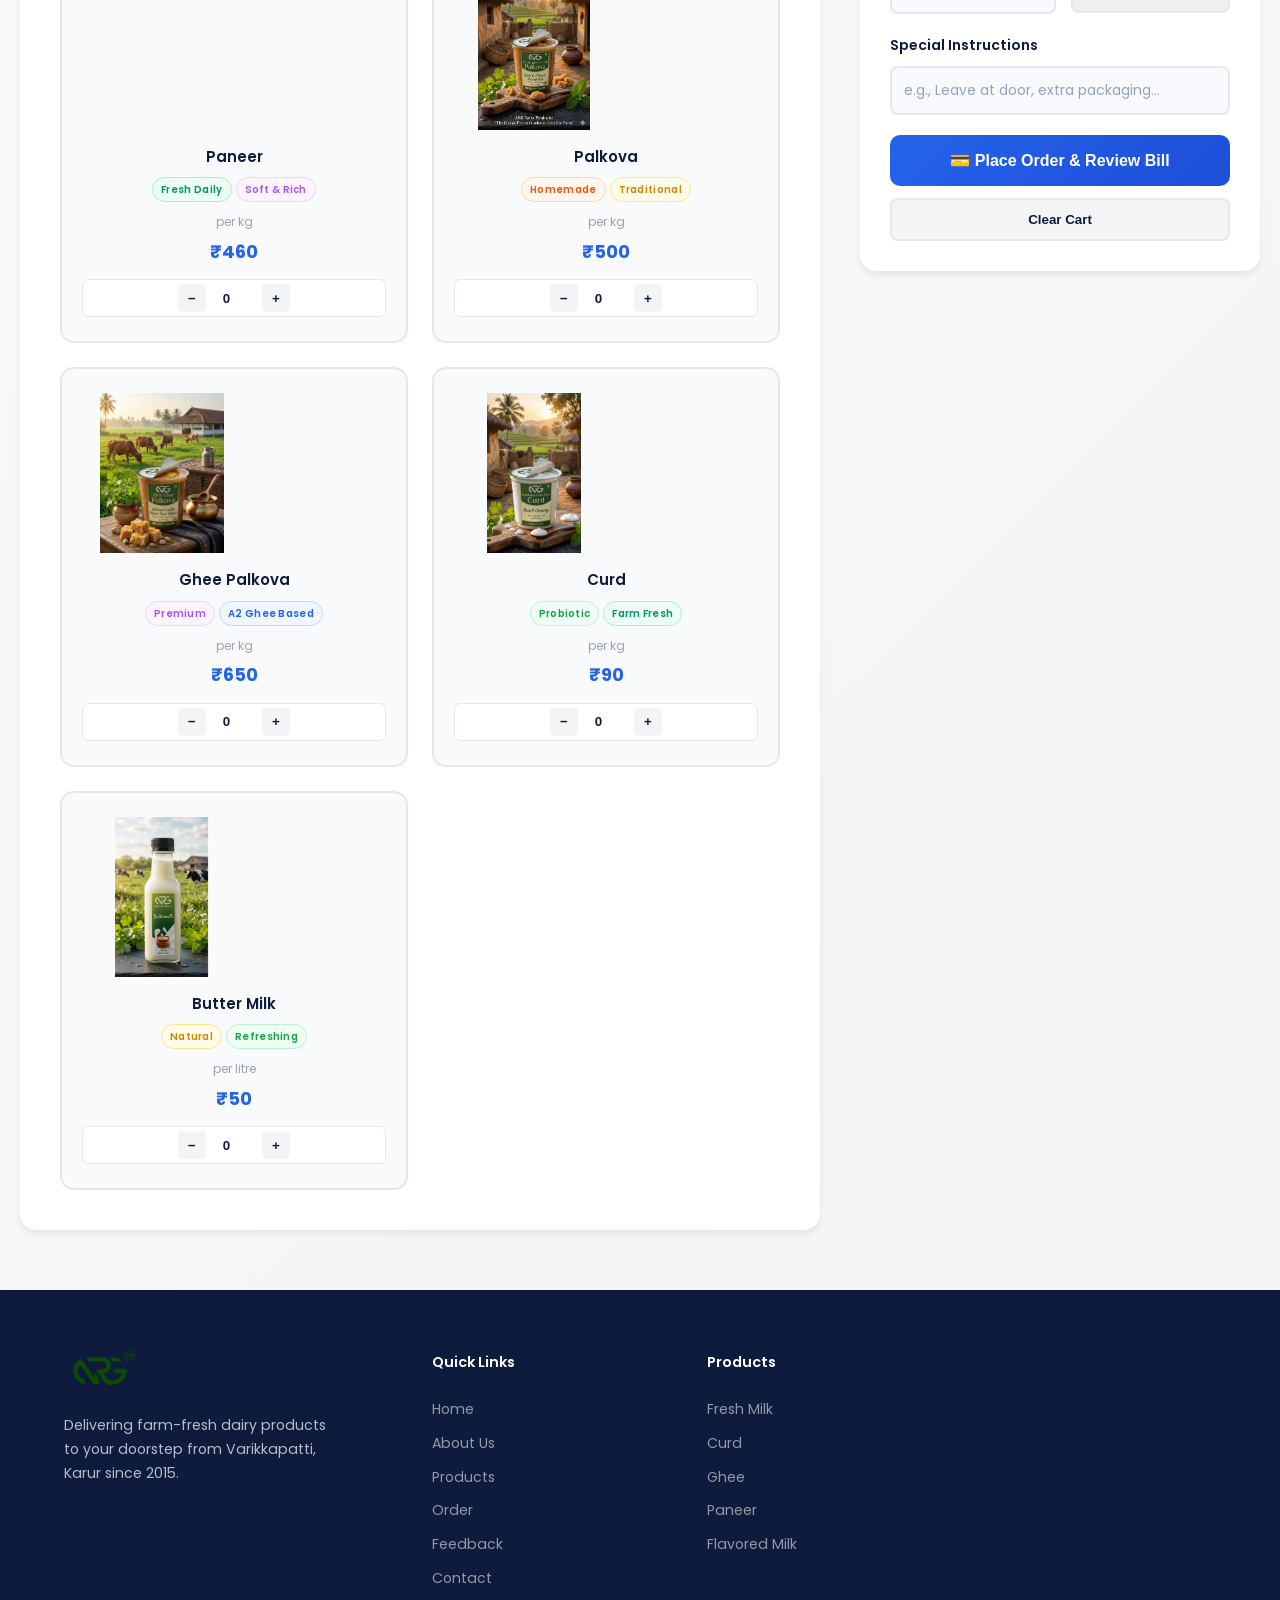
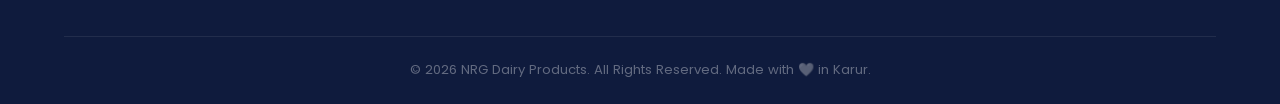
==== commit 882405ac: "fifth Commit" ====
--- a/order.html
+++ b/order.html
@@ -12,27 +12,818 @@
         rel="stylesheet">
     <link rel="stylesheet" href="css/style.css">
     <style>
+        :root {
+            --primary: #2563eb;
+            --success: #10b981;
+            --warning: #f59e0b;
+            --danger: #ef4444;
+        }
+
+        * {
+            box-sizing: border-box;
+        }
+
+        /* ── Page Hero ── */
         .page-hero {
-            background: linear-gradient(135deg, var(--navy) 0%, #1e3a8a 100%);
-            padding: 60px 0 50px;
+            background: url('image/overlay.png') center/cover no-repeat;
+            padding: 80px 0 60px;
             text-align: center;
             color: var(--white);
+            position: relative;
+            overflow: hidden;
+        }
+
+        .page-hero::before {
+            content: '';
+            position: absolute;
+            top: 0;
+            left: 0;
+            width: 100%;
+            height: 100%;
+            background: rgba(15, 27, 61, 0.55);
+            pointer-events: none;
+        }
+
+        .hero-inner {
+            position: relative;
+            z-index: 1;
+        }
+
+        .hero-badge {
+            display: inline-block;
+            font-size: 0.78rem;
+            font-weight: 600;
+            letter-spacing: 1.5px;
+            text-transform: uppercase;
+            color: #34d399;
+            background: rgba(16,185,129,0.12);
+            border: 1px solid rgba(16,185,129,0.25);
+            padding: 6px 20px;
+            border-radius: 50px;
+            margin-bottom: 16px;
         }
 
         .page-hero h1 {
-            font-size: clamp(1.8rem, 4vw, 2.8rem);
+            font-size: clamp(2rem, 5vw, 3rem);
             font-weight: 800;
+            margin-bottom: 12px;
+            letter-spacing: -0.5px;
+        }
+
+        .page-hero p {
+            color: rgba(255, 255, 255, 0.7);
+            font-size: 1.05rem;
+            max-width: 480px;
+            margin: 0 auto 28px;
+        }
+
+        .hero-stats {
+            display: inline-flex;
+            align-items: center;
+            gap: 28px;
+            background: rgba(255,255,255,0.07);
+            backdrop-filter: blur(10px);
+            border: 1px solid rgba(255,255,255,0.1);
+            padding: 16px 40px;
+            border-radius: 16px;
+        }
+
+        .hero-stat {
+            display: flex;
+            flex-direction: column;
+            align-items: center;
+        }
+
+        .stat-num {
+            font-size: 1.35rem;
+            font-weight: 800;
+            color: #fff;
+        }
+
+        .stat-lbl {
+            font-size: 0.72rem;
+            color: rgba(255,255,255,0.5);
+            font-weight: 500;
+        }
+
+        .hero-stat-div {
+            width: 1px;
+            height: 36px;
+            background: rgba(255,255,255,0.15);
+        }
+
+        @media (max-width: 600px) {
+            .hero-stats { gap: 16px; padding: 12px 20px; }
+        }
+
+        .order-page-wrap {
+            padding: 60px 0;
+            background: linear-gradient(135deg, #f9fafb 0%, #f3f4f6 100%);
+            min-height: calc(100vh - 200px);
+        }
+
+        .order-container {
+            display: grid;
+            grid-template-columns: 2fr 1fr;
+            gap: 40px;
+            max-width: 1400px;
+            margin: 0 auto;
+            padding: 0 20px;
+        }
+
+        @media (max-width: 1024px) {
+            .order-container {
+                grid-template-columns: 1fr;
+                gap: 30px;
+            }
+        }
+
+        /* Products Section */
+        .order-products-section {
+            background: white;
+            border-radius: 16px;
+            padding: 40px;
+            box-shadow: 0 4px 6px rgba(0, 0, 0, 0.07);
+        }
+
+        .section-title {
+            font-size: 24px;
+            font-weight: 700;
+            margin-bottom: 30px;
+            color: var(--navy);
+            display: flex;
+            align-items: center;
+            gap: 10px;
+        }
+
+        .section-title::before {
+            content: "🛍️";
+            font-size: 28px;
+        }
+
+        .products-grid {
+            display: grid;
+            grid-template-columns: repeat(auto-fill, minmax(240px, 1fr));
+            gap: 24px;
+        }
+
+        .product-item {
+            border: 2px solid #e5e7eb;
+            border-radius: 14px;
+            padding: 24px 20px;
+            text-align: center;
+            cursor: pointer;
+            transition: all 0.3s ease;
+            background: #f9fafb;
+        }
+
+        .product-item:hover {
+            border-color: var(--primary);
+            box-shadow: 0 8px 16px rgba(37, 99, 235, 0.1);
+            transform: translateY(-4px);
+        }
+
+        .product-item.selected {
+            border-color: var(--primary);
+            background: #eff6ff;
+        }
+
+        .product-icon {
+            font-size: 48px;
+            margin-bottom: 12px;
+        }
+
+        .product-img {
+            width: 160px;
+            height: 160px;
+            object-fit: contain;
+            margin-bottom: 14px;
+            border-radius: 12px;
+            transition: transform 0.3s ease;
+        }
+
+        .product-item:hover .product-img {
+            transform: scale(1.08);
+        }
+
+        /* Product Quality Badges */
+        .product-badges {
+            display: flex;
+            flex-wrap: wrap;
+            justify-content: center;
+            gap: 4px;
             margin-bottom: 10px;
         }
 
-        .page-hero p {
-            color: rgba(255, 255, 255, 0.8);
-            font-size: 1.05rem;
-        }
-
-        .order-page-wrap {
-            padding: 80px 0;
-            background: var(--cream);
+        .badge {
+            display: inline-flex;
+            align-items: center;
+            gap: 2px;
+            font-size: 10px;
+            font-weight: 600;
+            padding: 3px 8px;
+            border-radius: 20px;
+            letter-spacing: 0.3px;
+            white-space: nowrap;
+        }
+
+        .badge-fresh {
+            background: #ecfdf5;
+            color: #059669;
+            border: 1px solid #a7f3d0;
+        }
+
+        .badge-pure {
+            background: #eff6ff;
+            color: #2563eb;
+            border: 1px solid #bfdbfe;
+        }
+
+        .badge-organic {
+            background: #fefce8;
+            color: #ca8a04;
+            border: 1px solid #fde68a;
+        }
+
+        .badge-premium {
+            background: #fdf4ff;
+            color: #a855f7;
+            border: 1px solid #e9d5ff;
+        }
+
+        .badge-homemade {
+            background: #fff7ed;
+            color: #ea580c;
+            border: 1px solid #fed7aa;
+        }
+
+        .badge-healthy {
+            background: #f0fdf4;
+            color: #16a34a;
+            border: 1px solid #bbf7d0;
+        }
+
+        .product-unit {
+            font-size: 12px;
+            color: #9ca3af;
+            margin-bottom: 4px;
+        }
+
+        .product-name {
+            font-weight: 600;
+            font-size: 15px;
+            color: var(--navy);
+            margin-bottom: 8px;
+        }
+
+        .product-price {
+            font-size: 18px;
+            font-weight: 700;
+            color: var(--primary);
+            margin-bottom: 12px;
+        }
+
+        .product-quantity {
+            display: flex;
+            align-items: center;
+            justify-content: center;
+            gap: 8px;
+            background: white;
+            border: 1px solid #e5e7eb;
+            border-radius: 6px;
+            padding: 4px;
+        }
+
+        .product-quantity button {
+            width: 28px;
+            height: 28px;
+            border: none;
+            background: #f3f4f6;
+            color: var(--navy);
+            border-radius: 4px;
+            cursor: pointer;
+            font-weight: 600;
+            transition: all 0.2s ease;
+        }
+
+        .product-quantity button:hover {
+            background: var(--primary);
+            color: white;
+        }
+
+        .product-quantity input {
+            width: 40px;
+            text-align: center;
+            border: none;
+            background: transparent;
+            font-weight: 600;
+            color: var(--navy);
+        }
+
+        /* Sidebar Order Summary */
+        .order-sidebar {
+            position: sticky;
+            top: 100px;
+            height: fit-content;
+        }
+
+        .cart-card {
+            background: white;
+            border-radius: 16px;
+            padding: 30px;
+            box-shadow: 0 4px 6px rgba(0, 0, 0, 0.07);
+            margin-bottom: 25px;
+        }
+
+        .cart-title {
+            font-size: 20px;
+            font-weight: 700;
+            color: var(--navy);
+            margin-bottom: 20px;
+            display: flex;
+            align-items: center;
+            gap: 8px;
+        }
+
+        .cart-title::before {
+            content: "🛒";
+            font-size: 24px;
+        }
+
+        .cart-items {
+            margin-bottom: 20px;
+            max-height: 300px;
+            overflow-y: auto;
+            padding-right: 10px;
+        }
+
+        .cart-item {
+            display: flex;
+            justify-content: space-between;
+            align-items: center;
+            padding: 12px 0;
+            border-bottom: 1px solid #f3f4f6;
+            font-size: 14px;
+        }
+
+        .cart-item:last-child {
+            border-bottom: none;
+        }
+
+        .cart-item-name {
+            font-weight: 500;
+            color: var(--navy);
+            flex: 1;
+        }
+
+        .cart-item-qty {
+            color: #6b7280;
+            font-size: 13px;
+            margin: 0 12px;
+        }
+
+        .cart-item-price {
+            font-weight: 600;
+            color: var(--primary);
+            min-width: 70px;
+            text-align: right;
+        }
+
+        .remove-btn {
+            width: 24px;
+            height: 24px;
+            border: none;
+            background: #fee2e2;
+            color: var(--danger);
+            border-radius: 4px;
+            cursor: pointer;
+            font-size: 14px;
+            margin-left: 8px;
+            transition: all 0.2s ease;
+        }
+
+        .remove-btn:hover {
+            background: var(--danger);
+            color: white;
+        }
+
+        .empty-cart {
+            text-align: center;
+            padding: 30px 0;
+            color: #9ca3af;
+        }
+
+        .empty-cart-icon {
+            font-size: 48px;
+            margin-bottom: 10px;
+        }
+
+        /* Bill Summary */
+        .bill-section {
+            border-top: 2px solid #e5e7eb;
+            padding-top: 20px;
+            margin-top: 20px;
+        }
+
+        .bill-row {
+            display: flex;
+            justify-content: space-between;
+            margin-bottom: 12px;
+            font-size: 14px;
+        }
+
+        .bill-row.subtotal .label {
+            color: #6b7280;
+        }
+
+        .bill-row.subtotal .amount {
+            color: var(--navy);
+            font-weight: 600;
+        }
+
+        .bill-row.tax .label {
+            color: #6b7280;
+            display: flex;
+            align-items: center;
+            gap: 4px;
+        }
+
+        .bill-row.tax .amount {
+            color: var(--warning);
+            font-weight: 600;
+        }
+
+        .tax-info {
+            font-size: 11px;
+            color: #9ca3af;
+        }
+
+        .bill-row.total {
+            border-top: 2px solid #e5e7eb;
+            padding-top: 12px;
+            margin-top: 12px;
+            font-size: 18px;
+            font-weight: 700;
+        }
+
+        .bill-row.total .label {
+            color: var(--navy);
+        }
+
+        .bill-row.total .amount {
+            color: var(--primary);
+        }
+
+        /* Delivery Details */
+        .delivery-card {
+            background: white;
+            border-radius: 16px;
+            padding: 30px;
+            box-shadow: 0 4px 6px rgba(0, 0, 0, 0.07);
+        }
+
+        .delivery-title {
+            font-size: 20px;
+            font-weight: 700;
+            color: var(--navy);
+            margin-bottom: 20px;
+            display: flex;
+            align-items: center;
+            gap: 8px;
+        }
+
+        .delivery-title::before {
+            content: "📍";
+            font-size: 24px;
+        }
+
+        .form-group {
+            margin-bottom: 20px;
+        }
+
+        .form-group label {
+            display: block;
+            font-weight: 600;
+            color: var(--navy);
+            margin-bottom: 8px;
+            font-size: 14px;
+        }
+
+        .form-group input,
+        .form-group select,
+        .form-group textarea {
+            width: 100%;
+            padding: 12px;
+            border: 2px solid #e5e7eb;
+            border-radius: 8px;
+            font-family: inherit;
+            font-size: 14px;
+            transition: border-color 0.2s ease;
+        }
+
+        .form-group input:focus,
+        .form-group select:focus,
+        .form-group textarea:focus {
+            outline: none;
+            border-color: var(--primary);
+        }
+
+        .form-row {
+            display: grid;
+            grid-template-columns: 1fr 1fr;
+            gap: 15px;
+        }
+
+        @media (max-width: 600px) {
+            .form-row {
+                grid-template-columns: 1fr;
+            }
+        }
+
+        /* Buttons */
+        .btn-checkout {
+            width: 100%;
+            padding: 16px;
+            background: linear-gradient(135deg, var(--primary) 0%, #1d4ed8 100%);
+            color: white;
+            border: none;
+            border-radius: 10px;
+            font-size: 16px;
+            font-weight: 700;
+            cursor: pointer;
+            transition: all 0.3s ease;
+            margin-bottom: 12px;
+            display: flex;
+            align-items: center;
+            justify-content: center;
+            gap: 8px;
+        }
+
+        .btn-checkout:hover {
+            transform: translateY(-2px);
+            box-shadow: 0 8px 16px rgba(37, 99, 235, 0.3);
+        }
+
+        .btn-checkout:disabled {
+            opacity: 0.5;
+            cursor: not-allowed;
+            transform: none;
+        }
+
+        .btn-secondary {
+            width: 100%;
+            padding: 12px;
+            background: #f3f4f6;
+            color: var(--navy);
+            border: 2px solid #e5e7eb;
+            border-radius: 8px;
+            font-weight: 600;
+            cursor: pointer;
+            transition: all 0.2s ease;
+        }
+
+        .btn-secondary:hover {
+            border-color: var(--primary);
+            background: #eff6ff;
+        }
+
+        /* Bill Modal */
+        .modal {
+            display: none;
+            position: fixed;
+            top: 0;
+            left: 0;
+            width: 100%;
+            height: 100%;
+            background: rgba(0, 0, 0, 0.5);
+            z-index: 1000;
+            align-items: center;
+            justify-content: center;
+        }
+
+        .modal.active {
+            display: flex;
+        }
+
+        .modal-content {
+            background: white;
+            border-radius: 16px;
+            padding: 40px;
+            max-width: 500px;
+            width: 90%;
+            max-height: 90vh;
+            overflow-y: auto;
+            box-shadow: 0 20px 25px rgba(0, 0, 0, 0.15);
+        }
+
+        .bill-header {
+            text-align: center;
+            margin-bottom: 30px;
+            border-bottom: 2px solid #e5e7eb;
+            padding-bottom: 20px;
+        }
+
+        .bill-header h2 {
+            color: var(--navy);
+            font-size: 24px;
+            margin: 0;
+        }
+
+        .bill-header p {
+            color: #6b7280;
+            font-size: 14px;
+            margin: 5px 0 0 0;
+        }
+
+        .bill-items {
+            margin-bottom: 30px;
+        }
+
+        .bill-item {
+            display: flex;
+            justify-content: space-between;
+            padding: 12px 0;
+            border-bottom: 1px solid #f3f4f6;
+            font-size: 14px;
+        }
+
+        .bill-item-name {
+            color: var(--navy);
+            font-weight: 500;
+        }
+
+        .bill-item-qty {
+            color: #6b7280;
+            margin: 0 12px;
+        }
+
+        .bill-item-amount {
+            color: var(--primary);
+            font-weight: 600;
+        }
+
+        .bill-summary {
+            background: #f9fafb;
+            padding: 20px;
+            border-radius: 10px;
+            margin-bottom: 20px;
+        }
+
+        .bill-summary-row {
+            display: flex;
+            justify-content: space-between;
+            margin-bottom: 12px;
+            font-size: 14px;
+        }
+
+        .bill-summary-row.total {
+            border-top: 2px solid #e5e7eb;
+            padding-top: 12px;
+            margin-top: 12px;
+            font-size: 18px;
+            font-weight: 700;
+            color: var(--primary);
+        }
+
+        .delivery-info {
+            background: #f0fdf4;
+            border-left: 4px solid var(--success);
+            padding: 15px;
+            border-radius: 8px;
+            margin-bottom: 20px;
+            font-size: 14px;
+        }
+
+        .delivery-info h4 {
+            color: var(--success);
+            margin: 0 0 8px 0;
+            font-size: 14px;
+        }
+
+        .delivery-info p {
+            color: #2d3748;
+            margin: 4px 0;
+            font-size: 13px;
+        }
+
+        .modal-actions {
+            display: flex;
+            gap: 12px;
+        }
+
+        .modal-actions button {
+            flex: 1;
+            padding: 12px;
+            border: none;
+            border-radius: 8px;
+            font-weight: 600;
+            cursor: pointer;
+            transition: all 0.2s ease;
+        }
+
+        .btn-print {
+            background: var(--primary);
+            color: white;
+        }
+
+        .btn-print:hover {
+            box-shadow: 0 4px 12px rgba(37, 99, 235, 0.3);
+        }
+
+        .btn-close-modal {
+            background: #f3f4f6;
+            color: var(--navy);
+        }
+
+        .btn-close-modal:hover {
+            background: #e5e7eb;
+        }
+
+        .shipment-tracker {
+            background: #f0fdf4;
+            border-radius: 10px;
+            padding: 20px;
+            margin-top: 15px;
+        }
+
+        .shipment-tracker h4 {
+            color: var(--success);
+            margin: 0 0 15px 0;
+            font-size: 14px;
+            font-weight: 700;
+            display: flex;
+            align-items: center;
+            gap: 8px;
+        }
+
+        .shipment-tracker h4::before {
+            content: "📦";
+            font-size: 18px;
+        }
+
+        .shipment-status {
+            display: flex;
+            position: relative;
+            margin-bottom: 20px;
+        }
+
+        .shipment-line {
+            position: absolute;
+            top: 20px;
+            left: 15px;
+            right: 0;
+            height: 2px;
+            background: #d1fae5;
+        }
+
+        .status-step {
+            display: flex;
+            flex-direction: column;
+            align-items: center;
+            flex: 1;
+            position: relative;
+            z-index: 1;
+        }
+
+        .step-dot {
+            width: 32px;
+            height: 32px;
+            background: #d1fae5;
+            border: 3px solid white;
+            border-radius: 50%;
+            display: flex;
+            align-items: center;
+            justify-content: center;
+            margin-bottom: 8px;
+            font-size: 16px;
+        }
+
+        .step-dot.active {
+            background: var(--success);
+            color: white;
+        }
+
+        .step-label {
+            font-size: 12px;
+            color: #6b7280;
+            text-align: center;
+            max-width: 80px;
+        }
+
+        .step-dot.active + .step-label {
+            color: var(--success);
+            font-weight: 600;
+        }
+
+        @media print {
+            .no-print {
+                display: none !important;
+            }
+
+            .modal-content {
+                box-shadow: none;
+                max-width: 100%;
+            }
         }
     </style>
 </head>
@@ -44,6 +835,7 @@
             <a href="index.html" class="nav-logo">
                 <img src="image/logo2.png" alt="NRG Dairy Products" class="nav-logo-img">
             </a>
+
             <nav class="nav-menu" id="navMenu">
                 <a href="index.html#home" class="nav-link">Home</a>
                 <a href="index.html#about" class="nav-link">About</a>
@@ -52,9 +844,25 @@
                 <a href="feedback.html" class="nav-link">Feedback</a>
                 <a href="index.html#contact" class="nav-link">Contact</a>
             </nav>
+
             <div class="nav-actions">
+                <button class="nav-icon-btn" title="Customer Login" aria-label="Customer Login">
+                    <svg width="20" height="20" viewBox="0 0 24 24" fill="none" stroke="currentColor" stroke-width="2" stroke-linecap="round" stroke-linejoin="round">
+                        <path d="M20 21v-2a4 4 0 0 0-4-4H8a4 4 0 0 0-4 4v2" />
+                        <circle cx="12" cy="7" r="4" />
+                    </svg>
+                </button>
+                <button class="nav-icon-btn" title="Cart" aria-label="Cart" onclick="document.getElementById('cartItems').scrollIntoView({behavior:'smooth'})">
+                    <svg width="20" height="20" viewBox="0 0 24 24" fill="none" stroke="currentColor" stroke-width="2" stroke-linecap="round" stroke-linejoin="round">
+                        <circle cx="9" cy="21" r="1" />
+                        <circle cx="20" cy="21" r="1" />
+                        <path d="M1 1h4l2.68 13.39a2 2 0 0 0 2 1.61h9.72a2 2 0 0 0 2-1.61L23 6H6" />
+                    </svg>
+                </button>
                 <button class="hamburger" id="hamburger" aria-label="Toggle menu">
-                    <span></span><span></span><span></span>
+                    <span></span>
+                    <span></span>
+                    <span></span>
                 </button>
             </div>
         </div>
@@ -62,105 +870,178 @@
 
     <!-- Page Hero -->
     <div class="page-hero">
-        <h1>🛒 Place Your Order</h1>
-        <p>Fresh dairy delivered to your door from Varikkapatti, Karur</p>
+        <div class="hero-inner">
+            <span class="hero-badge">🌿 Fresh from Varikkapatti, Karur</span>
+            <h1>Order Your Fresh Dairy</h1>
+            <p>Hand-picked farm-fresh products delivered to your doorstep with love and purity</p>
+            <div class="hero-stats">
+                <div class="hero-stat">
+                    <span class="stat-num">9+</span>
+                    <span class="stat-lbl">Products</span>
+                </div>
+                <div class="hero-stat-div"></div>
+                <div class="hero-stat">
+                    <span class="stat-num">100%</span>
+                    <span class="stat-lbl">Pure & Fresh</span>
+                </div>
+                <div class="hero-stat-div"></div>
+                <div class="hero-stat">
+                    <span class="stat-num">Free</span>
+                    <span class="stat-lbl">Delivery</span>
+                </div>
+            </div>
+        </div>
     </div>
 
     <!-- Order Section -->
     <div class="order-page-wrap">
-        <div class="container">
-            <div class="order-grid">
-                <!-- Product Selection -->
-                <div class="order-products">
-                    <h3 class="order-sub-title">Select Products</h3>
-                    <div class="order-product-list">
-                        <label class="order-product-item">
-                            <input type="checkbox" name="product" value="Fresh Milk">
-                            <span class="order-product-icon">🥛</span>
-                            <span class="order-product-name">Fresh Milk</span>
-                            <span class="order-product-price">₹60 / L</span>
-                        </label>
-                        <label class="order-product-item">
-                            <input type="checkbox" name="product" value="Curd">
-                            <span class="order-product-icon">🍶</span>
-                            <span class="order-product-name">Curd</span>
-                            <span class="order-product-price">₹50 / 500g</span>
-                        </label>
-                        <label class="order-product-item">
-                            <input type="checkbox" name="product" value="Ghee">
-                            <span class="order-product-icon">🧈</span>
-                            <span class="order-product-name">Ghee</span>
-                            <span class="order-product-price">₹550 / 500g</span>
-                        </label>
-                        <label class="order-product-item">
-                            <input type="checkbox" name="product" value="Paneer">
-                            <span class="order-product-icon">🧀</span>
-                            <span class="order-product-name">Paneer</span>
-                            <span class="order-product-price">₹90 / 200g</span>
-                        </label>
-                        <label class="order-product-item">
-                            <input type="checkbox" name="product" value="Flavored Milk">
-                            <span class="order-product-icon">🍫</span>
-                            <span class="order-product-name">Flavored Milk</span>
-                            <span class="order-product-price">₹30 / 200ml</span>
-                        </label>
-                        <label class="order-product-item">
-                            <input type="checkbox" name="product" value="Butter">
-                            <span class="order-product-icon">🧁</span>
-                            <span class="order-product-name">Butter</span>
-                            <span class="order-product-price">₹80 / 100g</span>
-                        </label>
+        <div class="order-container">
+            <!-- Products Selection -->
+            <div class="order-products-section">
+                <div class="section-title">Our Products</div>
+                <div class="products-grid" id="productsGrid">
+                    <!-- Products will be populated by JavaScript -->
+                </div>
+            </div>
+
+            <!-- Order Sidebar -->
+            <div class="order-sidebar">
+                <!-- Cart Section -->
+                <div class="cart-card">
+                    <div class="cart-title">Your Cart</div>
+                    <div class="cart-items" id="cartItems">
+                        <div class="empty-cart">
+                            <div class="empty-cart-icon">🛒</div>
+                            <p>Your cart is empty</p>
+                        </div>
+                    </div>
+
+                    <!-- Bill Summary -->
+                    <div class="bill-section">
+                        <div class="bill-row subtotal">
+                            <span class="label">Subtotal</span>
+                            <span class="amount">₹<span id="subtotal">0</span></span>
+                        </div>
+                        <div class="bill-row tax">
+                            <span class="label">GST (18%) <span class="tax-info">(₹<span id="taxAmount">0</span>)</span></span>
+                            <span class="amount" id="taxDisplay">₹0</span>
+                        </div>
+                        <div class="bill-row total">
+                            <span class="label">Total Amount</span>
+                            <span class="amount">₹<span id="totalAmount">0</span></span>
+                        </div>
                     </div>
                 </div>
 
                 <!-- Delivery Form -->
-                <form class="order-form" id="orderForm">
-                    <h3 class="order-sub-title">Delivery Details</h3>
-                    <div class="form-row">
+                <div class="delivery-card">
+                    <div class="delivery-title">Delivery Details</div>
+                    <form id="deliveryForm">
                         <div class="form-group">
-                            <label for="orderName">Full Name</label>
-                            <input type="text" id="orderName" placeholder="Your name" required>
+                            <label for="fullName">Full Name *</label>
+                            <input type="text" id="fullName" placeholder="Enter your full name" required>
                         </div>
                         <div class="form-group">
-                            <label for="orderPhone">Phone Number</label>
-                            <input type="tel" id="orderPhone" placeholder="+91 XXXXX XXXXX" required>
+                            <label for="phone">Phone Number *</label>
+                            <input type="tel" id="phone" placeholder="+91 XXXXX XXXXX" required>
+                        </div>
+                        <div class="form-group">
+                            <label for="address">Delivery Address *</label>
+                            <textarea id="address" rows="3" placeholder="Street, City, Pincode" required></textarea>
+                        </div>
+                        <div class="form-row">
+                            <div class="form-group">
+                                <label for="deliveryDate">Preferred Date *</label>
+                                <input type="date" id="deliveryDate" required>
+                            </div>
+                            <div class="form-group">
+                                <label for="deliveryTime">Preferred Time *</label>
+                                <select id="deliveryTime" required>
+                                    <option value="">Select time</option>
+                                    <option>6 AM – 8 AM</option>
+                                    <option>8 AM – 10 AM</option>
+                                    <option>4 PM – 6 PM</option>
+                                    <option>6 PM – 8 PM</option>
+                                </select>
+                            </div>
+                        </div>
+                        <div class="form-group">
+                            <label for="notes">Special Instructions</label>
+                            <input type="text" id="notes" placeholder="e.g., Leave at door, extra packaging...">
+                        </div>
+
+                        <button type="button" class="btn-checkout" id="checkoutBtn" onclick="placeOrder()">
+                            💳 Place Order & Review Bill
+                        </button>
+                        <button type="button" class="btn-secondary" onclick="clearCart()">Clear Cart</button>
+                    </form>
+
+                    <!-- Shipment Tracker -->
+                    <div class="shipment-tracker" style="display:none;" id="shipmentTracker">
+                        <h4>Track Your Order</h4>
+                        <div class="shipment-status">
+                            <div class="shipment-line"></div>
+                            <div class="status-step">
+                                <div class="step-dot active">✓</div>
+                                <div class="step-label">Order Placed</div>
+                            </div>
+                            <div class="status-step">
+                                <div class="step-dot">📦</div>
+                                <div class="step-label">Packing</div>
+                            </div>
+                            <div class="status-step">
+                                <div class="step-dot">🚚</div>
+                                <div class="step-label">In Transit</div>
+                            </div>
+                            <div class="status-step">
+                                <div class="step-dot">📍</div>
+                                <div class="step-label">Delivered</div>
+                            </div>
                         </div>
                     </div>
-                    <div class="form-group">
-                        <label for="orderAddress">Delivery Address</label>
-                        <textarea id="orderAddress" rows="3" placeholder="Street, City, Pincode" required></textarea>
-                    </div>
-                    <div class="form-row">
-                        <div class="form-group">
-                            <label for="orderDate">Preferred Date</label>
-                            <input type="date" id="orderDate">
-                        </div>
-                        <div class="form-group">
-                            <label for="orderTime">Preferred Time</label>
-                            <select id="orderTime">
-                                <option value="">Select time</option>
-                                <option>6 AM – 8 AM</option>
-                                <option>8 AM – 10 AM</option>
-                                <option>4 PM – 6 PM</option>
-                                <option>6 PM – 8 PM</option>
-                            </select>
-                        </div>
-                    </div>
-                    <div class="form-group">
-                        <label for="orderNotes">Special Instructions</label>
-                        <input type="text" id="orderNotes" placeholder="e.g. Leave at door, extra packaging…">
-                    </div>
-                    <button type="submit" class="btn btn-primary btn-full">
-                        🛒 Place Order
-                    </button>
-                    <div class="form-success" id="orderSuccess">
-                        <svg width="18" height="18" viewBox="0 0 24 24" fill="none" stroke="currentColor"
-                            stroke-width="2.5">
-                            <polyline points="20 6 9 17 4 12" />
-                        </svg>
-                        Order placed! We'll call you soon to confirm.
-                    </div>
-                </form>
+                </div>
+            </div>
+        </div>
+    </div>
+
+    <!-- Bill Modal -->
+    <div class="modal" id="billModal">
+        <div class="modal-content">
+            <div class="bill-header">
+                <h2>📋 Order Bill</h2>
+                <p>Order ID: #<span id="orderId">NRG00001</span></p>
+            </div>
+
+            <div class="delivery-info" id="deliveryInfoBill">
+                <!-- Will be populated by JavaScript -->
+            </div>
+
+            <div class="bill-items" id="billItemsList">
+                <!-- Items will be populated by JavaScript -->
+            </div>
+
+            <div class="bill-summary">
+                <div class="bill-summary-row">
+                    <span>Subtotal</span>
+                    <span>₹<span id="billSubtotal">0</span></span>
+                </div>
+                <div class="bill-summary-row">
+                    <span>GST (18%)</span>
+                    <span>₹<span id="billTax">0</span></span>
+                </div>
+                <div class="bill-summary-row">
+                    <span>Delivery Charges</span>
+                    <span>₹<span id="deliveryCharges">0</span></span>
+                </div>
+                <div class="bill-summary-row total">
+                    <span>Total Payable</span>
+                    <span>₹<span id="billTotal">0</span></span>
+                </div>
+            </div>
+
+            <div class="modal-actions no-print">
+                <button class="btn-print" onclick="window.print()">🖨️ Print Bill</button>
+                <button class="btn-close-modal" onclick="closeModal()">Close</button>
             </div>
         </div>
     </div>
@@ -200,23 +1081,225 @@
     </footer>
 
     <script>
+        // Product Database
+        const products = [
+            { id: 1, name: 'Fresh Cow Milk', price: 58, unit: 'per litre', image: 'image/order images/Fresh Milk.png',
+              badges: [{text: '100% Pure', cls: 'badge-pure'}, {text: 'Farm Fresh', cls: 'badge-fresh'}] },
+            { id: 2, name: 'Skimmed Milk', price: 48, unit: 'per litre', image: 'image/order images/Skimmed milk.png',
+              badges: [{text: 'Low Fat', cls: 'badge-healthy'}, {text: 'Protein Rich', cls: 'badge-pure'}] },
+            { id: 3, name: 'Ghee', price: 950, unit: 'per kg', image: 'image/order images/Ghee.png',
+              badges: [{text: 'A2 Quality', cls: 'badge-premium'}, {text: '100% Pure', cls: 'badge-pure'}] },
+            { id: 4, name: 'Butter', price: 600, unit: 'per kg', image: 'image/order images/Butter.png',
+              badges: [{text: 'Creamy', cls: 'badge-organic'}, {text: 'No Preservatives', cls: 'badge-fresh'}] },
+            { id: 5, name: 'Paneer', price: 460, unit: 'per kg', image: 'image/order images/Paneer.png',
+              badges: [{text: 'Fresh Daily', cls: 'badge-fresh'}, {text: 'Soft & Rich', cls: 'badge-premium'}] },
+            { id: 6, name: 'Palkova', price: 500, unit: 'per kg', image: 'image/order images/palkova.jpg',
+              badges: [{text: 'Homemade', cls: 'badge-homemade'}, {text: 'Traditional', cls: 'badge-organic'}] },
+            { id: 7, name: 'Ghee Palkova', price: 650, unit: 'per kg', image: 'image/order images/Ghee Palkova.png',
+              badges: [{text: 'Premium', cls: 'badge-premium'}, {text: 'A2 Ghee Based', cls: 'badge-pure'}] },
+            { id: 8, name: 'Curd', price: 90, unit: 'per kg', image: 'image/order images/curd.png',
+              badges: [{text: 'Probiotic', cls: 'badge-healthy'}, {text: 'Farm Fresh', cls: 'badge-fresh'}] },
+            { id: 9, name: 'Butter Milk', price: 50, unit: 'per litre', image: 'image/order images/Buttermilk.png',
+              badges: [{text: 'Natural', cls: 'badge-organic'}, {text: 'Refreshing', cls: 'badge-healthy'}] }
+        ];
+
+        let cart = {};
+
+        // Initialize products grid
+        function initializeProducts() {
+            const grid = document.getElementById('productsGrid');
+            grid.innerHTML = products.map(product => `
+                <div class="product-item" id="product-${product.id}" onclick="toggleProduct(${product.id})">
+                    <img src="${product.image}" alt="${product.name}" class="product-img">
+                    <div class="product-name">${product.name}</div>
+                    <div class="product-badges">
+                        ${product.badges.map(b => `<span class="badge ${b.cls}">${b.text}</span>`).join('')}
+                    </div>
+                    <div class="product-unit">${product.unit}</div>
+                    <div class="product-price">₹${product.price}</div>
+                    <div class="product-quantity" onclick="event.stopPropagation()">
+                        <button onclick="decreaseQty(${product.id})">−</button>
+                        <input type="number" id="qty-${product.id}" value="0" readonly>
+                        <button onclick="increaseQty(${product.id})">+</button>
+                    </div>
+                </div>
+            `).join('');
+        }
+
+        function toggleProduct(productId) {
+            if (cart[productId] === undefined) {
+                cart[productId] = 1;
+                document.getElementById(`product-${productId}`).classList.add('selected');
+            } else {
+                delete cart[productId];
+                document.getElementById(`product-${productId}`).classList.remove('selected');
+            }
+            updateCart();
+        }
+
+        function increaseQty(productId) {
+            if (cart[productId] === undefined) {
+                cart[productId] = 1;
+                document.getElementById(`product-${productId}`).classList.add('selected');
+            } else {
+                cart[productId]++;
+            }
+            document.getElementById(`qty-${productId}`).value = cart[productId];
+            updateCart();
+        }
+
+        function decreaseQty(productId) {
+            if (cart[productId] > 1) {
+                cart[productId]--;
+            } else {
+                delete cart[productId];
+                document.getElementById(`product-${productId}`).classList.remove('selected');
+            }
+            document.getElementById(`qty-${productId}`).value = Math.max(0, cart[productId] || 0);
+            updateCart();
+        }
+
+        function updateCart() {
+            const cartItems = document.getElementById('cartItems');
+            const cartEntries = Object.entries(cart).filter(([, qty]) => qty > 0);
+
+            if (cartEntries.length === 0) {
+                cartItems.innerHTML = '<div class="empty-cart"><div class="empty-cart-icon">🛒</div><p>Your cart is empty</p></div>';
+                document.getElementById('checkoutBtn').disabled = true;
+                updateBillCalculation();
+                return;
+            }
+
+            document.getElementById('checkoutBtn').disabled = false;
+            cartItems.innerHTML = cartEntries.map(([productId, qty]) => {
+                const product = products.find(p => p.id == productId);
+                const itemTotal = product.price * qty;
+                return `
+                    <div class="cart-item">
+                        <span class="cart-item-name">${product.name}</span>
+                        <span class="cart-item-qty">${qty}x</span>
+                        <span class="cart-item-price">₹${itemTotal}</span>
+                        <button class="remove-btn" onclick="removeFromCart(${productId})">✕</button>
+                    </div>
+                `;
+            }).join('');
+
+            updateBillCalculation();
+        }
+
+        function removeFromCart(productId) {
+            delete cart[productId];
+            document.getElementById(`product-${productId}`).classList.remove('selected');
+            document.getElementById(`qty-${productId}`).value = 0;
+            updateCart();
+        }
+
+        function updateBillCalculation() {
+            let subtotal = 0;
+            Object.entries(cart).forEach(([productId, qty]) => {
+                const product = products.find(p => p.id == productId);
+                subtotal += product.price * qty;
+            });
+
+            const tax = Math.round(subtotal * 0.18);
+            const total = subtotal + tax;
+
+            document.getElementById('subtotal').textContent = subtotal;
+            document.getElementById('taxAmount').textContent = tax;
+            document.getElementById('taxDisplay').textContent = '₹' + tax;
+            document.getElementById('totalAmount').textContent = total;
+        }
+
+        function clearCart() {
+            cart = {};
+            document.querySelectorAll('.product-item').forEach(item => item.classList.remove('selected'));
+            document.querySelectorAll('.product-quantity input').forEach(input => input.value = 0);
+            updateCart();
+        }
+
+        function placeOrder() {
+            const fullName = document.getElementById('fullName').value.trim();
+            const phone = document.getElementById('phone').value.trim();
+            const address = document.getElementById('address').value.trim();
+            const deliveryDate = document.getElementById('deliveryDate').value;
+            const deliveryTime = document.getElementById('deliveryTime').value;
+
+            if (!fullName || !phone || !address || !deliveryDate || !deliveryTime) {
+                alert('Please fill in all delivery details');
+                return;
+            }
+
+            if (Object.keys(cart).length === 0) {
+                alert('Please add items to your cart');
+                return;
+            }
+
+            generateBill(fullName, phone, address, deliveryDate, deliveryTime);
+            openModal();
+        }
+
+        function generateBill(fullName, phone, address, deliveryDate, deliveryTime) {
+            const orderId = 'NRG' + Math.random().toString(9).substr(2, 5).padStart(5, '0');
+            document.getElementById('orderId').textContent = orderId;
+
+            // Delivery Info
+            document.getElementById('deliveryInfoBill').innerHTML = `
+                <h4>✓ Delivery Address Confirmed</h4>
+                <p><strong>${fullName}</strong></p>
+                <p>${address}</p>
+                <p>📞 ${phone}</p>
+                <p>📅 ${deliveryDate} | 🕐 ${deliveryTime}</p>
+            `;
+
+            // Bill Items
+            const billItemsList = document.getElementById('billItemsList');
+            let billHTML = '';
+            let subtotal = 0;
+
+            Object.entries(cart).forEach(([productId, qty]) => {
+                const product = products.find(p => p.id == productId);
+                const itemTotal = product.price * qty;
+                subtotal += itemTotal;
+                billHTML += `
+                    <div class="bill-item">
+                        <span class="bill-item-name">${product.name}</span>
+                        <span class="bill-item-qty">${qty}x ₹${product.price}</span>
+                        <span class="bill-item-amount">₹${itemTotal}</span>
+                    </div>
+                `;
+            });
+
+            billItemsList.innerHTML = billHTML;
+
+            // Bill Summary
+            const tax = Math.round(subtotal * 0.18);
+            const deliveryCharge = 0; // Free delivery
+            const total = subtotal + tax + deliveryCharge;
+
+            document.getElementById('billSubtotal').textContent = subtotal;
+            document.getElementById('billTax').textContent = tax;
+            document.getElementById('deliveryCharges').textContent = deliveryCharge;
+            document.getElementById('billTotal').textContent = total;
+        }
+
+        function openModal() {
+            document.getElementById('billModal').classList.add('active');
+            document.getElementById('shipmentTracker').style.display = 'block';
+        }
+
+        function closeModal() {
+            document.getElementById('billModal').classList.remove('active');
+        }
+
         // Navbar scroll
         var navbar = document.getElementById('navbar');
-        function setNavbarOffset() { document.body.style.paddingTop = navbar.offsetHeight + 'px'; }
+        function setNavbarOffset() {
+            document.body.style.paddingTop = navbar.offsetHeight + 'px';
+        }
         setNavbarOffset();
         window.addEventListener('resize', setNavbarOffset);
         window.addEventListener('scroll', function () {
             navbar.classList.toggle('scrolled', window.scrollY > 80);
-        });
-
-        // Order form submit
-        document.getElementById('orderForm').addEventListener('submit', function (e) {
-            e.preventDefault();
-            document.getElementById('orderSuccess').classList.add('show');
-            this.reset();
-            setTimeout(function () {
-                document.getElementById('orderSuccess').classList.remove('show');
-            }, 6000);
         });
 
         // Hamburger
@@ -226,6 +1309,12 @@
             hamburger.classList.toggle('active');
             navMenu.classList.toggle('open');
         });
+
+        // Set minimum delivery date to tomorrow
+        document.getElementById('deliveryDate').min = new Date(new Date().getTime() + 24 * 60 * 60 * 1000).toISOString().split('T')[0];
+
+        // Initialize
+        initializeProducts();
     </script>
 </body>
 
